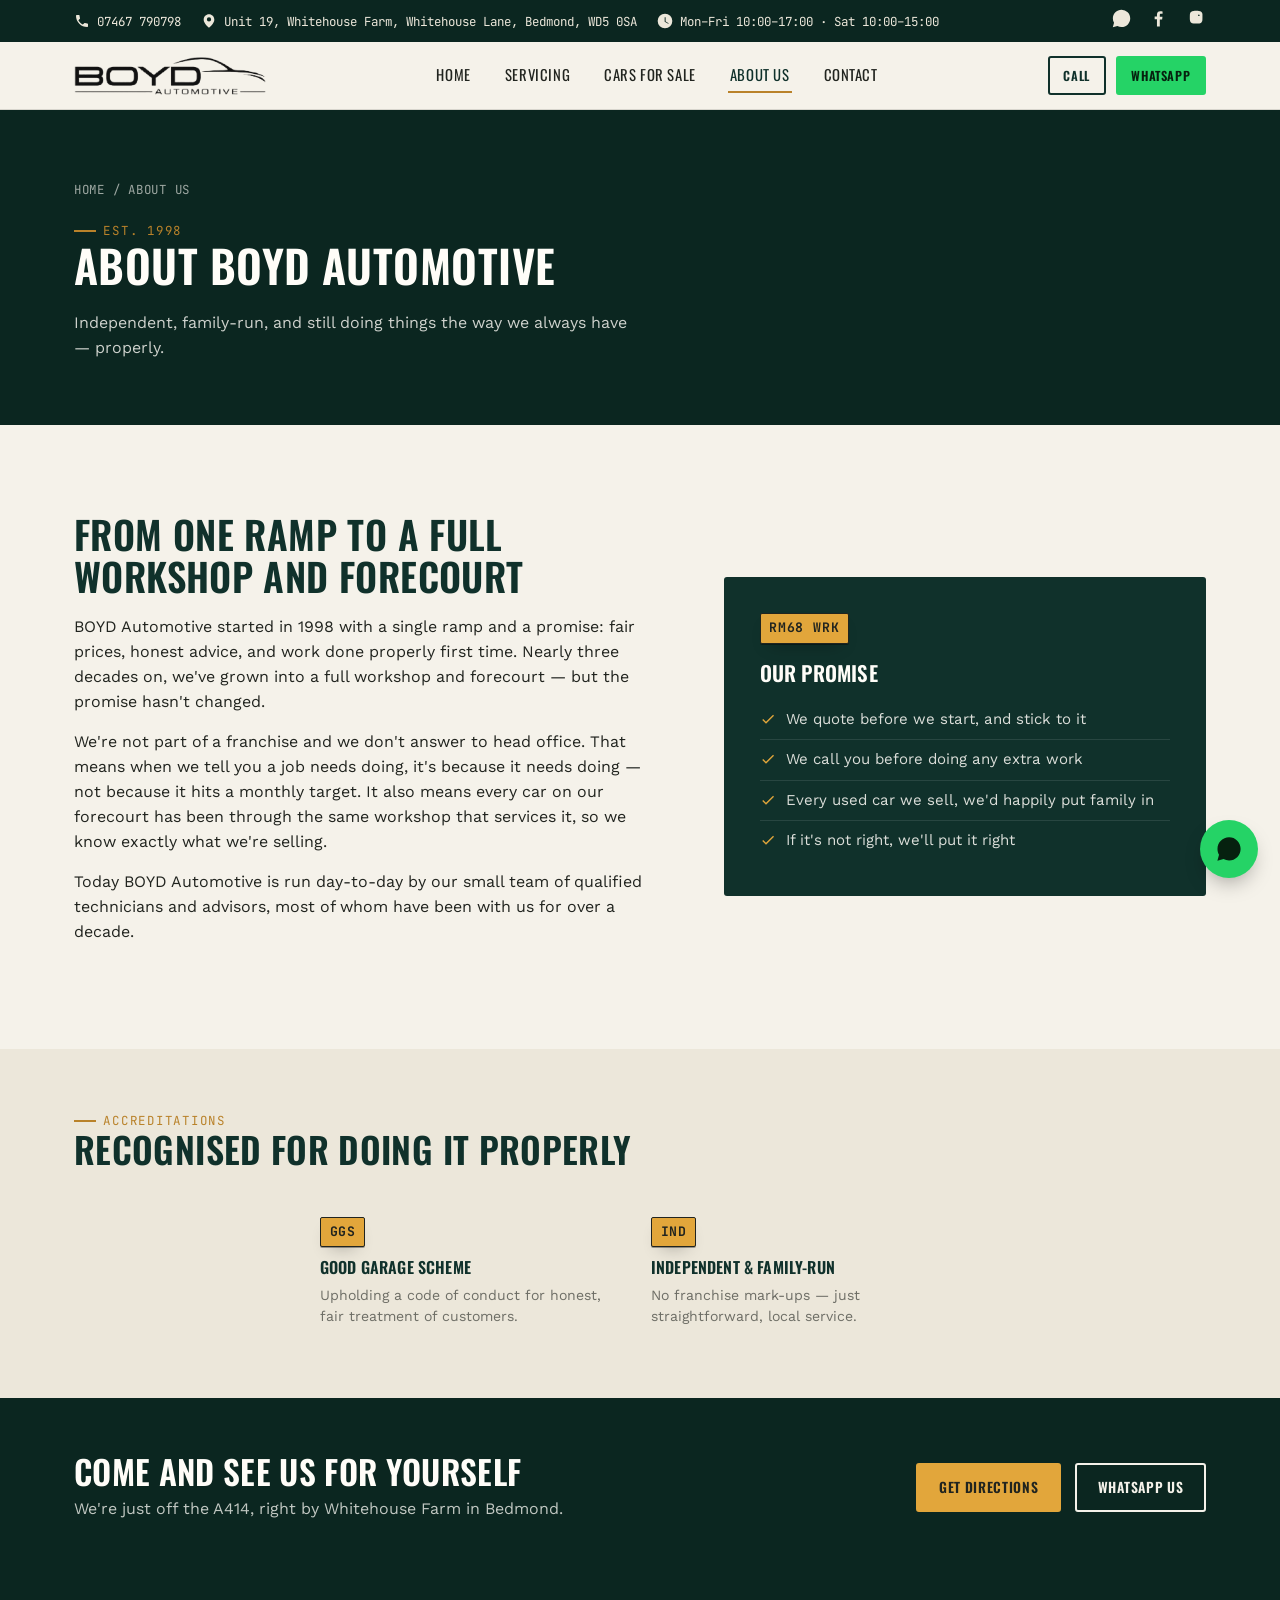
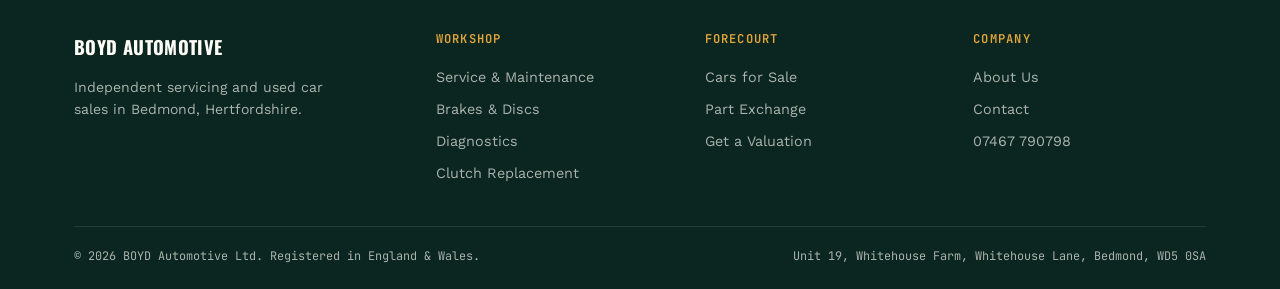
==== about.html @ 693ec728 "first version" ====
<!DOCTYPE html>
<html lang="en">
<head>
<meta charset="UTF-8">
<meta name="viewport" content="width=device-width, initial-scale=1.0">
<meta name="color-scheme" content="light only">
<title>About Us | BOYD Automotive</title>
<meta name="description" content="BOYD Automotive is an independent, family-run garage in Bedmond, Hertfordshire.">
<link rel="preconnect" href="https://fonts.googleapis.com">
<link href="https://fonts.googleapis.com/css2?family=Oswald:wght@500;600;700&family=Work+Sans:wght@400;500;600&family=JetBrains+Mono:wght@400;700&display=swap" rel="stylesheet">
<link rel="stylesheet" href="style.css?v=7">
</head>
<body>

<div class="site-topfix">
<div class="topbar">
  <div class="container">
    <div class="topbar-left">
      <a href="tel:07467790798"><svg class="topbar-icon" viewBox="0 0 24 24"><path d="M6.6 10.8c1.4 2.8 3.8 5.2 6.6 6.6l2.2-2.2c.3-.3.7-.4 1-.2 1.1.4 2.3.6 3.6.6.6 0 1 .4 1 1V20c0 .6-.4 1-1 1-9.4 0-17-7.6-17-17 0-.6.4-1 1-1h3.4c.6 0 1 .4 1 1 0 1.3.2 2.5.6 3.6.1.4 0 .8-.2 1L6.6 10.8Z"/></svg> 07467 790798</a>
      <span><svg class="topbar-icon" viewBox="0 0 24 24"><path d="M12 2C7.6 2 4 5.6 4 10c0 5.6 8 12 8 12s8-6.4 8-12c0-4.4-3.6-8-8-8Zm0 10.8A2.8 2.8 0 1 1 12 6.4a2.8 2.8 0 0 1 0 6.4Z"/></svg> Unit 19, Whitehouse Farm, Whitehouse Lane, Bedmond, WD5 0SA</span>
      <span><svg class="topbar-icon" viewBox="0 0 24 24"><path d="M12 1a11 11 0 1 0 0 22 11 11 0 0 0 0-22Zm.9 11.6 4.6 2.7-.6 1-5.4-3.2V6.5h1.4v6.1Z"/></svg>Mon–Fri 10:00–17:00 · Sat 10:00–15:00</span>
    </div>
    <div class="topbar-socials">
      <a href="https://wa.me/447467790798" aria-label="WhatsApp us"><svg viewBox="0 0 24 24"><path d="M12.04 2C6.58 2 2.13 6.45 2.13 11.91c0 1.75.46 3.45 1.33 4.95L2.05 22l5.28-1.38a9.9 9.9 0 0 0 4.71 1.2h.01c5.46 0 9.91-4.45 9.91-9.91 0-2.65-1.03-5.14-2.9-7.01A9.87 9.87 0 0 0 12.04 2Z"/></svg></a>
      <a href="https://www.facebook.com/profile.php?id=61589379505451" target="_blank" rel="noopener" aria-label="Facebook"><svg viewBox="0 0 24 24"><path d="M13.5 21v-7.9h2.65l.4-3.08h-3.05V8.13c0-.89.25-1.5 1.52-1.5h1.63V3.9C15.9 3.83 15 3.75 13.94 3.75c-2.2 0-3.7 1.34-3.7 3.8v2.12H7.6v3.08h2.64V21h3.26Z"/></svg></a>
      <a href="#" aria-label="Instagram"><svg viewBox="0 0 24 24"><path d="M12 8.3a3.7 3.7 0 1 0 0 7.4 3.7 3.7 0 0 0 0-7.4Zm0 6.1a2.4 2.4 0 1 1 0-4.8 2.4 2.4 0 0 1 0 4.8Zm4.7-6.25a.87.87 0 1 1-1.73 0 .87.87 0 0 1 1.73 0ZM20 7.5c-.06-1.16-.32-2.19-1.16-3.03-.84-.84-1.87-1.1-3.03-1.16-1.19-.07-4.76-.07-5.95 0-1.16.06-2.18.32-3.03 1.16C5.9 5.31 5.64 6.34 5.58 7.5c-.07 1.19-.07 4.76 0 5.95.06 1.16.32 2.19 1.16 3.03.85.84 1.87 1.1 3.03 1.16 1.19.07 4.76.07 5.95 0 1.16-.06 2.19-.32 3.03-1.16.84-.84 1.1-1.87 1.16-3.03.07-1.19.07-4.75 0-5.95Z"/></svg></a>
    </div>
  </div>
</div>

<header class="site-header">
  <nav class="nav container">
    <a href="index.html" class="brand">
      <img src="boyd-logo.png" alt="BOYD Automotive" class="brand-logo">
    </a>
    <input type="checkbox" id="nav-toggle" class="nav-toggle">
    <label for="nav-toggle" class="nav-toggle-label" aria-label="Toggle menu"><span></span></label>
    <ul class="nav-links">
      <li><a href="index.html">Home</a></li>
      <li><a href="services.html">Servicing</a></li>
      <li><a href="sales.html">Cars for Sale</a></li>
      <li><a href="about.html" aria-current="page">About Us</a></li>
      <li><a href="contact.html">Contact</a></li>
    </ul>
    <div class="nav-cta">
      <a class="btn btn-outline btn-sm" href="tel:07467790798">Call</a>
      <a class="btn btn-whatsapp btn-sm" href="https://wa.me/447467790798" target="_blank" rel="noopener">WhatsApp</a>
    </div>
  </nav>
</header>
</div>

<section class="page-hero">
  <div class="container">
    <div class="breadcrumb"><a href="index.html">Home</a> / About Us</div>
    <span class="kicker">Est. 1998</span>
    <h1>About BOYD Automotive</h1>
    <p style="max-width:560px;color:rgba(255,253,248,.8);">Independent, family-run, and still doing things the way we always have — properly.</p>
  </div>
</section>

<section>
  <div class="container intro">
    <div>
      <h2>From one ramp to a full workshop and forecourt</h2>
      <p>BOYD Automotive started in 1998 with a single ramp and a promise: fair prices, honest advice, and work done properly first time. Nearly three decades on, we've grown into a full workshop and forecourt — but the promise hasn't changed.</p>
      <p>We're not part of a franchise and we don't answer to head office. That means when we tell you a job needs doing, it's because it needs doing — not because it hits a monthly target. It also means every car on our forecourt has been through the same workshop that services it, so we know exactly what we're selling.</p>
      <p>Today BOYD Automotive is run day-to-day by our small team of qualified technicians and advisors, most of whom have been with us for over a decade.</p>
    </div>
    <div class="intro-card">
      <span class="plate">RM68 WRK</span>
      <h3>Our promise</h3>
      <ul>
        <li><svg viewBox="0 0 24 24"><path d="M9 16.2 4.8 12l-1.4 1.4L9 19 21 7l-1.4-1.4L9 16.2Z"/></svg> We quote before we start, and stick to it</li>
        <li><svg viewBox="0 0 24 24"><path d="M9 16.2 4.8 12l-1.4 1.4L9 19 21 7l-1.4-1.4L9 16.2Z"/></svg> We call you before doing any extra work</li>
        <li><svg viewBox="0 0 24 24"><path d="M9 16.2 4.8 12l-1.4 1.4L9 19 21 7l-1.4-1.4L9 16.2Z"/></svg> Every used car we sell, we'd happily put family in</li>
        <li><svg viewBox="0 0 24 24"><path d="M9 16.2 4.8 12l-1.4 1.4L9 19 21 7l-1.4-1.4L9 16.2Z"/></svg> If it's not right, we'll put it right</li>
      </ul>
    </div>
  </div>
</section>

<section class="section-tight" style="background:var(--paper-dim);">
  <div class="container">
    <div class="section-head">
      <span class="kicker">Accreditations</span>
      <h2>Recognised for doing it properly</h2>
    </div>
    <div class="value-list">
      <div class="value">
        <span class="plate">GGS</span>
        <h3>Good Garage Scheme</h3>
        <p>Upholding a code of conduct for honest, fair treatment of customers.</p>
      </div>
      <div class="value">
        <span class="plate">IND</span>
        <h3>Independent &amp; Family-Run</h3>
        <p>No franchise mark-ups — just straightforward, local service.</p>
      </div>
    </div>
  </div>
</section>

<section class="section-tight band-dark">
  <div class="container cta-band">
    <div>
      <h2>Come and see us for yourself</h2>
      <p>We're just off the A414, right by Whitehouse Farm in Bedmond.</p>
    </div>
    <div class="cta-actions">
      <a href="contact.html" class="btn btn-amber">Get Directions</a>
      <a href="https://wa.me/447467790798" target="_blank" rel="noopener" class="btn btn-outline-light">WhatsApp Us</a>
    </div>
  </div>
</section>

<footer class="site-footer">
  <div class="container">
    <div class="footer-grid">
      <div class="footer-brand">
        <span class="brand-name">BOYD Automotive</span>
        <p>Independent servicing and used car sales in Bedmond, Hertfordshire.</p>
      </div>
      <div class="footer-col">
        <h4>Workshop</h4>
        <ul>
          <li><a href="services.html">Service &amp; Maintenance</a></li>
          <li><a href="services.html">Brakes &amp; Discs</a></li>
          <li><a href="services.html">Diagnostics</a></li>
          <li><a href="services.html">Clutch Replacement</a></li>
        </ul>
      </div>
      <div class="footer-col">
        <h4>Forecourt</h4>
        <ul>
          <li><a href="sales.html">Cars for Sale</a></li>
          <li><a href="sales.html">Part Exchange</a></li>
          <li><a href="sales.html">Get a Valuation</a></li>
        </ul>
      </div>
      <div class="footer-col">
        <h4>Company</h4>
        <ul>
          <li><a href="about.html">About Us</a></li>
          <li><a href="contact.html">Contact</a></li>
          <li><a href="tel:07467790798">07467 790798</a></li>
        </ul>
      </div>
    </div>
    <div class="footer-bottom">
      <span>© 2026 BOYD Automotive Ltd. Registered in England &amp; Wales.</span>
      <span>Unit 19, Whitehouse Farm, Whitehouse Lane, Bedmond, WD5 0SA</span>
    </div>
  </div>
</footer>

<a href="https://wa.me/447467790798" target="_blank" rel="noopener" class="wa-float" aria-label="Chat on WhatsApp">
  <svg viewBox="0 0 24 24"><path d="M12.04 2C6.58 2 2.13 6.45 2.13 11.91c0 1.75.46 3.45 1.33 4.95L2.05 22l5.28-1.38a9.9 9.9 0 0 0 4.71 1.2h.01c5.46 0 9.91-4.45 9.91-9.91 0-2.65-1.03-5.14-2.9-7.01A9.87 9.87 0 0 0 12.04 2Z"/></svg>
</a>

</body>
</html>
---- style.css ----
/* ============================================================
   RIDGEWAY MOTOR WORKS — shared stylesheet
   Tokens: racing green / paper / graphite / amber / rust
   Display: Oswald · Body: Work Sans · Utility: JetBrains Mono
   ============================================================ */

:root{
  color-scheme: light;
  --green-950: #0b2620;
  --green-900: #10312b;
  --green-800: #163f37;
  --green-700: #1f5148;
  --paper:     #f5f2ea;
  --paper-dim: #ece7da;
  --graphite:  #21241f;
  --graphite-60: rgba(33,36,31,.62);
  --graphite-30: rgba(33,36,31,.14);
  --amber:     #e2a63b;
  --amber-dark:#b9822a;
  --rust:      #b6432c;
  --chrome:    #cdc6b4;
  --white:     #fffdf8;

  --radius: 3px;
  --shadow-plate: 0 1px 0 rgba(0,0,0,.35), 0 8px 18px -10px rgba(0,0,0,.45);
  --ease: cubic-bezier(.22,.61,.36,1);

  --font-display: "Oswald", "Arial Narrow", sans-serif;
  --font-body: "Work Sans", "Segoe UI", sans-serif;
  --font-mono: "JetBrains Mono", "Courier New", monospace;
}

*, *::before, *::after{ box-sizing: border-box; }
html{ scroll-behavior: smooth; overflow-x: hidden; }
body{
  margin:0;
  font-family: var(--font-body);
  background: var(--paper);
  color: var(--graphite);
  line-height: 1.55;
  -webkit-font-smoothing: antialiased;
  overflow-x: hidden;
  max-width: 100vw;
}
img{ max-width:100%; display:block; }
a{ color: inherit; text-decoration: none; }
ul{ margin:0; padding:0; list-style:none; }
h1,h2,h3,h4{
  font-family: var(--font-display);
  text-transform: uppercase;
  letter-spacing: .01em;
  line-height: 1.08;
  margin: 0 0 .5em;
  font-weight: 600;
}
p{ margin: 0 0 1em; }
.container{
  width: 100%;
  max-width: 1180px;
  margin-inline: auto;
  padding-inline: 24px;
}
section{ padding: 88px 0; }
.section-tight{ padding: 56px 0; }

/* focus visibility */
a:focus-visible, button:focus-visible, input:focus-visible, textarea:focus-visible{
  outline: 3px solid var(--amber);
  outline-offset: 2px;
}
@media (prefers-reduced-motion: reduce){
  *{ animation-duration: .001ms !important; animation-iteration-count: 1 !important; transition-duration: .001ms !important; scroll-behavior:auto !important; }
}

/* ---------- eyebrow / kicker ---------- */
.kicker{
  display:inline-flex;
  align-items:center;
  gap:.6em;
  font-family: var(--font-mono);
  font-size: .78rem;
  letter-spacing: .14em;
  text-transform: uppercase;
  color: var(--amber-dark);
}
.kicker::before{
  content:"";
  width: 22px; height: 2px;
  background: var(--amber-dark);
  display:inline-block;
}
.on-dark .kicker{ color: var(--amber); }
.on-dark .kicker::before{ background: var(--amber); }

/* ---------- number-plate badge (signature component) ---------- */
.plate{
  display:inline-flex;
  align-items:center;
  gap:.5em;
  font-family: var(--font-mono);
  font-weight: 700;
  font-size: .82rem;
  letter-spacing:.06em;
  background: var(--amber);
  color: var(--graphite);
  border: 1.5px solid var(--graphite);
  border-radius: 2px;
  padding: .3em .65em;
  box-shadow: var(--shadow-plate);
  white-space: nowrap;
}
.plate.plate-rust{ background: var(--paper); color: var(--rust); border-color: var(--rust); }

/* ============================================================
   TOP BAR
   ============================================================ */
.topbar{
  background: var(--green-950);
  color: var(--paper-dim);
  font-family: var(--font-mono);
  font-size: .78rem;
}
.topbar .container{
  display:flex;
  justify-content: space-between;
  align-items:center;
  gap: 16px;
  padding-block: 8px;
  flex-wrap: wrap;
}
.topbar-left{ display:flex; gap: 20px; flex-wrap: wrap; }
.topbar a{ transition: color .15s var(--ease); }
.topbar a:hover{ color: var(--amber); }
.topbar-socials{ display:flex; gap:16px; align-items:center; }
.topbar-socials svg{ width:21px; height:21px; fill: var(--paper-dim); transition: fill .15s var(--ease); }
.topbar-socials a:hover svg{ fill: var(--amber); }
.topbar-icon{ width:16px; height:16px; fill:var(--paper-dim); flex:none; }
.topbar-left a{ display:inline-flex; align-items:center; gap:7px; }
.topbar-left span{ display:inline-flex; align-items:center; gap:7px; }

/* ============================================================
   HEADER / NAV
   ============================================================ */
.site-topfix{
  position: sticky;
  top: 0;
  z-index: 50;
}
.site-header{
  background: var(--paper);
  border-bottom: 1px solid var(--graphite-30);
}
.nav{
  display:flex;
  align-items:center;
  justify-content: space-between;
  padding-block: 14px;
}
.brand{
  display:flex;
  align-items:center;
  gap:14px;
}
.brand-logo{
  height:38px;
  width:auto;
  display:block;
  flex:none;
}
.brand-mark{
  width:44px; height:44px;
  border-radius: 2px;
  background: var(--green-900);
  color: var(--amber);
  display:flex; align-items:center; justify-content:center;
  font-family: var(--font-display);
  font-weight:700;
  font-size:1.1rem;
  flex: none;
}
.brand-text{ line-height:1.1; }
.brand-name{
  font-family: var(--font-display);
  font-weight:700;
  font-size: 1.15rem;
  text-transform: uppercase;
  letter-spacing: .02em;
}
.brand-sub{
  font-family: var(--font-mono);
  font-size: .68rem;
  letter-spacing:.1em;
  text-transform: uppercase;
  color: var(--graphite-60);
  padding-left:14px;
  border-left: 1px solid var(--graphite-30);
}
.nav-links{
  display:flex;
  gap: 30px;
  align-items:center;
}
.nav-links a{
  font-family: var(--font-display);
  font-size: .92rem;
  text-transform: uppercase;
  letter-spacing: .04em;
  padding: 6px 2px;
  border-bottom: 2px solid transparent;
  transition: border-color .15s var(--ease), color .15s var(--ease);
}
.nav-links a:hover, .nav-links a[aria-current="page"]{
  border-color: var(--amber-dark);
  color: var(--green-900);
}
.nav-cta{ display:flex; gap:10px; align-items:center; }

.nav-toggle{ display:none; }
.nav-toggle-label{
  display:none;
  flex-direction:column;
  align-items:center; justify-content:center;
  gap:6px;
  cursor:pointer;
  width:40px; height:40px;
  flex: none;
}
.nav-toggle-label span, .nav-toggle-label::before, .nav-toggle-label::after{
  content:""; display:block; width:24px; height:2px; background: var(--graphite);
  transition: transform .2s var(--ease), opacity .2s var(--ease);
}
.nav-toggle:checked ~ .nav-toggle-label::before{ transform: translateY(8px) rotate(45deg); }
.nav-toggle:checked ~ .nav-toggle-label span{ opacity:0; }
.nav-toggle:checked ~ .nav-toggle-label::after{ transform: translateY(-8px) rotate(-45deg); }

/* ---------- buttons ---------- */
.btn{
  display:inline-flex;
  align-items:center;
  justify-content:center;
  gap:.5em;
  font-family: var(--font-display);
  text-transform: uppercase;
  letter-spacing: .05em;
  font-size: .86rem;
  font-weight: 600;
  padding: .85em 1.5em;
  border-radius: var(--radius);
  border: 2px solid transparent;
  cursor:pointer;
  transition: transform .15s var(--ease), background .15s var(--ease), color .15s var(--ease), border-color .15s var(--ease);
}
.btn:hover{ transform: translateY(-2px); }
.btn-amber{ background: var(--amber); color: var(--graphite); border-color: var(--amber); }
.btn-amber:hover{ background: var(--amber-dark); border-color: var(--amber-dark); }
.btn-outline{ background: transparent; color: var(--green-900); border-color: var(--green-900); }
.btn-outline:hover{ background: var(--green-900); color: var(--paper); }
.btn-outline-light{ background: transparent; color: var(--paper); border-color: var(--paper); }
.btn-outline-light:hover{ background: var(--paper); color: var(--green-900); }
.btn-whatsapp{ background: #25D366; color: #06210f; border-color:#25D366; }
.btn-whatsapp:hover{ background:#1ebc59; border-color:#1ebc59; }
.btn-sm{ padding:.6em 1.1em; font-size: .78rem; }
.btn-block{ width:100%; }

/* ============================================================
   HERO — twin garage-bay doors split
   ============================================================ */
.hero{
  position: relative;
  background: var(--green-950);
  color: var(--paper);
  overflow:hidden;
}
.hero-grid{
  position: relative;
  display:grid;
  grid-template-columns: 1fr 1fr;
  min-height: 560px;
}
.bay{
  position:relative;
  display:flex;
  flex-direction:column;
  align-items:center;
  justify-content:center;
  text-align:center;
  padding: 48px;
  overflow:hidden;
  transition: flex-grow .35s var(--ease), filter .35s var(--ease);
}
.bay:hover{ flex-grow: 1.06; filter: brightness(1.1); }
.bay::before{
  content:"";
  position:absolute; inset:0;
  background-image:
    repeating-linear-gradient(90deg, rgba(255,255,255,.05) 0 2px, transparent 2px 46px);
  opacity:.5;
}
.bay-service{
  background-image:
    linear-gradient(160deg, rgba(11,38,32,.88), rgba(11,38,32,.94) 70%),
    url("https://images.unsplash.com/photo-1596986952526-3be237187071?q=80&w=1600&auto=format&fit=crop");
  background-size: cover;
  background-position: center;
}
.bay-sales{
  background-image:
    linear-gradient(160deg, rgba(38,34,24,.88), rgba(11,38,32,.94) 70%),
    url("https://images.unsplash.com/photo-1636241166300-b801e6ddc0f4?q=80&w=1600&auto=format&fit=crop");
  background-size: cover;
  background-position: center;
}
.bay-content{ position:relative; z-index:2; max-width: 420px; margin-inline:auto; text-align:center; display:flex; flex-direction:column; align-items:center; }
.bay-label{
  font-family: var(--font-mono);
  font-size: .78rem;
  letter-spacing:.16em;
  text-transform: uppercase;
  color: var(--amber);
  margin-bottom: 14px;
  display:block;
  width:100%;
  text-align:center;
}
.bay h2{
  font-size: clamp(1.9rem, 3.4vw, 2.6rem);
  color: var(--white);
  margin-bottom: .35em;
}
.bay p{ color: rgba(255,253,248,.8); margin-bottom: 1.4em; }
.bay-divider{
  position:absolute;
  left:50%; top:0; bottom:0;
  width: 6px;
  transform: translateX(-50%);
  background: repeating-linear-gradient(180deg, var(--amber) 0 22px, var(--graphite) 22px 26px);
  z-index: 3;
}
.hero-strap{
  background: var(--green-900);
  padding: 32px 0;
  border-top: 1px solid rgba(255,255,255,.08);
}
.hero-strap .container{
  display:flex; flex-direction:column; align-items:center;
  gap:20px; text-align:center;
}
.btn-lg{ padding: 1.05em 2.3em; font-size: .95rem; }
.strap-meta{ display:flex; justify-content:center; flex-wrap:wrap; gap:28px; }
.strap-item{
  display:flex; align-items:center; gap:10px;
  font-family: var(--font-mono);
  font-size: .82rem;
  color: var(--paper-dim);
}
.strap-item svg{ width:18px; height:18px; fill: var(--amber); flex:none; }

/* ============================================================
   INTRO / ABOUT TEASER
   ============================================================ */
.intro{
  display:grid;
  grid-template-columns: 1.1fr .9fr;
  gap: 60px;
  align-items:center;
}
.intro h1, .intro h2{ font-size: clamp(1.8rem, 3vw, 2.4rem); color: var(--green-900); }
.intro-stats{
  display:grid;
  grid-template-columns: repeat(3, 1fr);
  gap: 16px;
  margin-top: 28px;
}
.stat{
  border-left: 3px solid var(--amber-dark);
  padding-left: 14px;
}
.stat b{
  display:block;
  font-family: var(--font-display);
  font-size: 1.7rem;
  color: var(--green-900);
}
.stat span{
  font-family: var(--font-mono);
  font-size: .74rem;
  text-transform: uppercase;
  letter-spacing: .06em;
  color: var(--graphite-60);
}
.intro-card{
  background: var(--green-900);
  color: var(--paper);
  padding: 36px;
  border-radius: var(--radius);
  position:relative;
}
.intro-card .plate{ margin-bottom: 18px; }
.intro-card h3{ color: var(--white); font-size:1.3rem; }
.intro-card ul{ margin-top: 16px; }
.intro-card li{
  display:flex; gap:10px; align-items:flex-start;
  font-size:.94rem; color: rgba(255,253,248,.85);
  padding: 8px 0;
  border-top: 1px solid rgba(255,255,255,.1);
}
.intro-card li:first-child{ border-top:none; }
.intro-card li svg{ width:16px; height:16px; fill:var(--amber); margin-top:3px; flex:none; }

/* ============================================================
   SECTION HEADS
   ============================================================ */
.section-head{
  max-width: 640px;
  margin-bottom: 48px;
}
.section-head h2{ font-size: clamp(1.7rem, 2.8vw, 2.3rem); color: var(--green-900); }
.section-head p{ color: var(--graphite-60); }
.section-head.center{ margin-inline:auto; text-align:center; }
.on-dark .section-head h2{ color: var(--white); }
.on-dark .section-head p{ color: rgba(255,253,248,.72); }

/* ============================================================
   SERVICE CARDS
   ============================================================ */
.grid-3{ display:grid; grid-template-columns: repeat(3, 1fr); gap: 26px; }
.grid-2{ display:grid; grid-template-columns: repeat(2, 1fr); gap: 26px; }

.card{
  background: var(--white);
  border: 1px solid var(--graphite-30);
  border-radius: var(--radius);
  padding: 28px;
  transition: transform .18s var(--ease), box-shadow .18s var(--ease), border-color .18s var(--ease);
}
.card:hover{
  transform: translateY(-4px);
  box-shadow: 0 16px 30px -18px rgba(11,38,32,.35);
  border-color: var(--green-800);
}
.card-icon{
  width:46px; height:46px;
  background: var(--paper-dim);
  border-radius: var(--radius);
  display:flex; align-items:center; justify-content:center;
  margin-bottom: 18px;
}
.card-icon svg{ width:24px; height:24px; fill: var(--green-900); }
.card h3{ font-size: 1.05rem; color: var(--green-900); margin-bottom:.4em; }
.card p{ color: var(--graphite-60); font-size: .92rem; margin-bottom: .8em; }
.card-foot{
  display:flex; justify-content: space-between; align-items:center;
  margin-top: 10px;
}
.card-link{
  font-family: var(--font-mono);
  font-size:.78rem;
  text-transform: uppercase;
  letter-spacing:.06em;
  color: var(--green-900);
  border-bottom: 1px solid var(--amber-dark);
}

/* services (full list, detail page) */
.service-row{
  display:grid;
  grid-template-columns: 60px 1fr auto;
  gap: 24px;
  align-items:center;
  padding: 22px 0;
  border-top: 1px solid var(--graphite-30);
}
.service-row:last-child{ border-bottom: 1px solid var(--graphite-30); }
.service-row .idx{
  font-family: var(--font-mono);
  color: var(--amber-dark);
  font-weight:700;
}
.service-row h3{ font-size: 1.05rem; color: var(--green-900); margin-bottom:.2em; }
.service-row p{ margin:0; color: var(--graphite-60); font-size:.92rem; }

/* ============================================================
   SALES / MARKETPLACE
   ============================================================ */
.market-card{
  background: var(--white);
  border: 1px solid var(--graphite-30);
  border-radius: var(--radius);
  padding: 30px;
  text-align:center;
  transition: transform .18s var(--ease), box-shadow .18s var(--ease);
}
.market-card:hover{ transform: translateY(-4px); box-shadow: 0 16px 30px -18px rgba(11,38,32,.35); }
.market-card .plate{ margin-bottom: 16px; }
.market-card h3{ font-size:1.1rem; color: var(--green-900); }
.market-card p{ color: var(--graphite-60); font-size:.9rem; }

.stock-strip{
  background: var(--paper-dim);
  border-radius: var(--radius);
  padding: 30px;
  display:flex;
  justify-content:space-between;
  align-items:center;
  gap: 24px;
  flex-wrap:wrap;
}
.stock-strip h3{ color: var(--green-900); margin-bottom:.2em; }
.stock-strip p{ margin:0; color: var(--graphite-60); }

/* ============================================================
   GOOGLE RATING BADGE
   ============================================================ */
.google-badge{
  display:inline-flex;
  align-items:center;
  gap:16px;
  background: var(--white);
  border: 1px solid var(--graphite-30);
  border-radius: var(--radius);
  padding: 16px 22px;
  flex-wrap: wrap;
}
.google-badge .g-icon{ width:30px; height:30px; flex:none; }
.google-badge .g-score{
  font-family: var(--font-display);
  font-size: 1.6rem;
  font-weight:700;
  color: var(--green-900);
  line-height:1;
}
.google-badge .g-mid{ display:flex; flex-direction:column; gap:2px; }
.google-badge .g-stars{ color: var(--amber-dark); letter-spacing:.12em; font-size:.95rem; }
.google-badge .g-count{
  font-family: var(--font-mono);
  font-size: .74rem;
  color: var(--graphite-60);
  text-transform:uppercase;
  letter-spacing:.04em;
}
.google-badge .g-link{
  font-family: var(--font-mono);
  font-size:.76rem;
  text-transform:uppercase;
  letter-spacing:.05em;
  color: var(--green-900);
  border-bottom:1px solid var(--amber-dark);
  margin-left:8px;
  white-space:nowrap;
}
.review-tag{
  display:inline-flex;
  align-items:center;
  gap:6px;
  font-family: var(--font-mono);
  font-size:.7rem;
  text-transform:uppercase;
  letter-spacing:.04em;
  color: var(--graphite-60);
  margin-bottom: 12px;
}
.review-tag svg{ width:14px; height:14px; flex:none; }

/* ============================================================
   TESTIMONIALS
   ============================================================ */
.testimonial{
  background: var(--white);
  border-left: 4px solid var(--amber);
  padding: 26px 28px;
  border-radius: var(--radius);
}
.testimonial p{ font-style: italic; color: var(--graphite); margin-bottom: 14px; }
.testimonial .who{
  font-family: var(--font-mono);
  font-size:.78rem;
  text-transform: uppercase;
  letter-spacing:.05em;
  color: var(--graphite-60);
  font-style:normal;
}
.stars{ color: var(--amber-dark); letter-spacing:.15em; margin-bottom:10px; display:block; }

/* ============================================================
   DARK BAND (CTA / booking)
   ============================================================ */
.band-dark{ background: var(--green-950); color: var(--paper); }
.cta-band{
  display:flex;
  justify-content: space-between;
  align-items:center;
  flex-wrap:wrap;
  gap: 24px;
}
.cta-band h2{ color: var(--white); font-size: clamp(1.6rem,2.6vw,2.1rem); margin:0; }
.cta-band p{ color: rgba(255,253,248,.75); margin: .4em 0 0; }
.cta-actions{ display:flex; gap: 14px; flex-wrap:wrap; }

/* ============================================================
   MAP / HOURS / CONTACT STRIP
   ============================================================ */
.find-us{
  display:grid;
  grid-template-columns: 1.1fr .9fr;
  gap: 0;
  border: 1px solid var(--graphite-30);
  border-radius: var(--radius);
  overflow:hidden;
}
.find-map{ position:relative; }
.find-map iframe{ width:100%; height:100%; min-height: 380px; border:0; display:block; filter: grayscale(.15) contrast(1.05); pointer-events:none; }
.find-map-link{
  position:absolute; inset:0;
  display:flex; align-items:flex-end; justify-content:flex-end;
  padding:16px;
  background: rgba(11,38,32,0);
  transition: background .2s var(--ease);
}
.find-map-link:hover{ background: rgba(11,38,32,.18); }
.find-map-link span{
  font-family: var(--font-mono);
  font-size:.76rem;
  text-transform:uppercase;
  letter-spacing:.04em;
  background: var(--amber);
  color: var(--graphite);
  padding:.55em 1em;
  border-radius: var(--radius);
  box-shadow: var(--shadow-plate);
}
.find-info{ background: var(--white); padding: 40px; }
.find-info h3{ color: var(--green-900); font-size:1.2rem; }
.hours-table{ width:100%; border-collapse: collapse; margin: 18px 0 24px; font-family: var(--font-mono); font-size:.86rem; }
.hours-table td{ padding: 7px 0; border-top: 1px solid var(--graphite-30); }
.hours-table td:last-child{ text-align:right; color: var(--graphite-60); }
.hours-table tr:first-child td{ border-top:none; }
.find-address{ display:flex; gap:12px; margin-bottom: 20px; }
.find-address svg{ width:20px; height:20px; fill: var(--amber-dark); flex:none; margin-top:3px; }
.find-socials{ display:flex; gap: 14px; margin-top: 20px; }
.find-socials a{
  width:46px; height:46px;
  border: 1.5px solid var(--green-900);
  border-radius: 50%;
  display:flex; align-items:center; justify-content:center;
  transition: background .15s var(--ease), border-color .15s var(--ease);
}
.find-socials a svg{ width:24px; height:24px; fill: var(--green-900); transition: fill .15s var(--ease); }
.find-socials a:hover{ background: var(--green-900); }
.find-socials a:hover svg{ fill: var(--paper); }

/* ============================================================
   FOOTER
   ============================================================ */
.site-footer{
  background: var(--green-950);
  color: rgba(255,253,248,.65);
  padding: 56px 0 24px;
}
.footer-grid{
  display:grid;
  grid-template-columns: 1.4fr 1fr 1fr 1fr;
  gap: 36px;
  padding-bottom: 36px;
  border-bottom: 1px solid rgba(255,255,255,.1);
}
.footer-brand .brand-name{ color: var(--white); }
.footer-brand p{ font-size:.88rem; margin-top: 14px; max-width: 280px; }
.footer-col h4{
  font-family: var(--font-mono);
  font-size:.76rem;
  letter-spacing:.1em;
  color: var(--amber);
  text-transform: uppercase;
  margin-bottom: 14px;
}
.footer-col li{ padding: 5px 0; font-size:.9rem; }
.footer-col a:hover{ color: var(--amber); }
.footer-bottom{
  display:flex; justify-content:space-between; flex-wrap:wrap; gap:10px;
  padding-top: 20px;
  font-family: var(--font-mono);
  font-size:.74rem;
}

/* ============================================================
   PAGE HEADER (interior pages)
   ============================================================ */
.page-hero{
  background: var(--green-950);
  color: var(--paper);
  padding: 70px 0 48px;
}
.page-hero h1{ font-size: clamp(2rem, 4vw, 2.8rem); color: var(--white); }
.breadcrumb{
  font-family: var(--font-mono);
  font-size:.78rem;
  color: rgba(255,253,248,.6);
  margin-bottom: 16px;
  text-transform: uppercase;
  letter-spacing:.06em;
}
.breadcrumb a:hover{ color: var(--amber); }

/* about page bits */
.value-list{ display:grid; grid-template-columns: repeat(2,1fr); gap: 22px; max-width:640px; margin-inline:auto; }
.value{ text-align:left; }
.value .plate{ margin-bottom: 12px; }
.value h3{ font-size: 1rem; color: var(--green-900); }
.value p{ font-size:.88rem; color: var(--graphite-60); }

.team-strip{ display:flex; gap:20px; overflow-x:auto; padding-bottom: 10px; }
.team-card{ flex: 0 0 220px; background: var(--white); border:1px solid var(--graphite-30); border-radius: var(--radius); padding: 20px; }
.team-photo{ width:100%; aspect-ratio: 4/3; border-radius: var(--radius); background: linear-gradient(150deg,var(--green-800),var(--green-950)); margin-bottom:14px; display:flex; align-items:center; justify-content:center; }
.team-photo svg{ width:38px; height:38px; fill: var(--amber); }
.team-card h4{ font-family:var(--font-display); text-transform:uppercase; font-size:.95rem; color:var(--green-900); margin:0 0 2px; }
.team-card span{ font-family: var(--font-mono); font-size:.72rem; color: var(--graphite-60); text-transform:uppercase; letter-spacing:.05em; }

/* contact page */
.contact-grid{ display:grid; grid-template-columns: .9fr 1.1fr; gap: 46px; }
.form-field{ margin-bottom: 20px; }
.form-field label{
  display:block; margin-bottom:6px;
  font-family: var(--font-mono);
  font-size:.76rem; text-transform:uppercase; letter-spacing:.06em;
  color: var(--graphite-60);
}
.form-field input, .form-field select, .form-field textarea{
  width:100%;
  font-family: var(--font-body);
  font-size: .96rem;
  padding: 12px 14px;
  border: 1.5px solid var(--graphite-30);
  border-radius: var(--radius);
  background: var(--white);
  color: var(--graphite);
}
.form-field input:focus, .form-field select:focus, .form-field textarea:focus{
  border-color: var(--green-800);
  outline: none;
}
.form-row{ display:grid; grid-template-columns: 1fr 1fr; gap:18px; }
.form-note{ font-size:.82rem; color: var(--graphite-60); margin-top: 10px; }

/* whatsapp floating button */
.wa-float{
  position: fixed;
  right: 22px; bottom: 22px;
  z-index: 60;
  background:#25D366;
  color:#06210f;
  width:58px; height:58px;
  border-radius:50%;
  display:flex; align-items:center; justify-content:center;
  box-shadow: 0 10px 22px -8px rgba(0,0,0,.4);
  transition: transform .2s var(--ease);
}
.wa-float:hover{ transform: scale(1.08); }
.wa-float svg{ width:28px; height:28px; fill:#06210f; }

/* ============================================================
   TRUST BAR (services — formal, certificate feel)
   ============================================================ */
.trust-bar{
  display:flex;
  gap: 30px;
  flex-wrap:wrap;
  align-items:center;
  padding: 22px 28px;
  border: 1px solid var(--graphite-30);
  border-left: 4px solid var(--green-900);
  background: var(--white);
  margin-bottom: 48px;
}
.trust-item{ display:flex; align-items:center; gap:10px; }
.trust-item svg{ width:20px; height:20px; fill: var(--green-900); flex:none; }
.trust-item span{
  font-family: var(--font-mono);
  font-size: .78rem;
  letter-spacing:.03em;
  color: var(--graphite);
}

/* stricter, quieter service rows (no lift, subtle left-border on hover) */
.service-row{ transition: border-color .15s var(--ease), background-color .15s var(--ease); }
.service-row:hover{ background: var(--paper-dim); }

/* ============================================================
   SOLO MARKETPLACE CARD (eBay only)
   ============================================================ */
.market-card-solo{
  max-width: 480px;
  margin-inline: auto;
  background: var(--white);
  border: 1px solid var(--graphite-30);
  border-radius: var(--radius);
  padding: 44px;
  text-align:center;
}
.market-card-solo .plate{ margin-bottom: 18px; }
.market-card-solo h3{ font-size:1.3rem; color: var(--green-900); }
.market-card-solo p{ color: var(--graphite-60); }

/* ============================================================
   WHATSAPP-ONLY CONTACT BLOCK
   ============================================================ */
.wa-contact{
  max-width: 560px;
  margin-inline:auto;
  text-align:center;
  background: var(--white);
  border: 1px solid var(--graphite-30);
  border-radius: var(--radius);
  padding: 52px 44px;
}
.wa-contact .wa-icon{
  width:64px; height:64px;
  border-radius:50%;
  background:#25D366;
  display:flex; align-items:center; justify-content:center;
  margin: 0 auto 22px;
}
.wa-contact .wa-icon svg{ width:32px; height:32px; fill:#06210f; }
.email-buttons{ display:flex; gap:12px; flex-wrap:wrap; justify-content:center; margin-top:12px; }
.wa-contact h2{ color: var(--green-900); font-size: 1.6rem; }
.wa-contact p{ color: var(--graphite-60); max-width: 420px; margin-inline:auto; }
.contact-direct{
  display:flex;
  justify-content:center;
  gap: 40px;
  flex-wrap:wrap;
  margin-top: 44px;
  padding-top: 40px;
  border-top: 1px solid var(--graphite-30);
}
.contact-direct-item{ text-align:center; }
.contact-direct-item svg{ width:26px; height:26px; fill: var(--green-900); margin-bottom:10px; }
.contact-direct-item h4{
  font-family: var(--font-mono);
  font-size:.72rem;
  text-transform:uppercase;
  letter-spacing:.06em;
  color: var(--graphite-60);
  margin-bottom:6px;
}
.contact-direct-item a, .contact-direct-item span.value{
  font-family: var(--font-display);
  font-size: 1.05rem;
  color: var(--green-900);
}

/* ============================================================
   RESPONSIVE
   ============================================================ */
@media (max-width: 980px){
  .intro, .find-us, .contact-grid{ grid-template-columns: 1fr; }
  .find-map iframe{ min-height: 280px; }
  .grid-3{ grid-template-columns: repeat(2,1fr); }
  .value-list{ grid-template-columns: repeat(2,1fr); }
  .footer-grid{ grid-template-columns: 1fr 1fr; }
  .hero-grid{ grid-template-columns: 1fr; min-height: unset; }
  .bay-divider{ display:none; }
  .bay{ padding: 40px 28px; }
  .bay + .bay{ border-top: 4px solid var(--amber-dark); }
}
@media (max-width: 720px){
  .nav-links{
    position:absolute; top:100%; left:0; right:0;
    background: var(--paper);
    flex-direction:column;
    align-items:flex-start;
    gap:0;
    padding: 0 24px;
    border-bottom: 0 solid var(--graphite-30);
    max-height:0;
    opacity:0;
    overflow:hidden;
    transition: max-height .25s var(--ease), opacity .2s var(--ease);
  }
  .nav-links li a{
    display:block;
    padding: 14px 0;
    width:100%;
    line-height:1.3;
    border-bottom:1px solid var(--graphite-30);
  }
  .nav-toggle:checked ~ .nav-links{
    max-height: 500px;
    opacity:1;
    padding: 10px 24px 18px;
    border-bottom: 1px solid var(--graphite-30);
  }
  .nav-toggle-label{ display:flex; }
  .nav-cta{ display:none; }
  .nav{ flex-wrap:nowrap; }
  .brand{ min-width:0; flex:1 1 auto; overflow:hidden; gap:0; }
  .brand-logo{ height:26px; max-width:100%; }
  .brand-sub{ display:none; }
  .grid-3, .grid-2, .footer-grid, .value-list{ grid-template-columns: 1fr; }
  .cta-band{ flex-direction:column; align-items:flex-start; }
  .form-row{ grid-template-columns: 1fr; }
  .topbar .container{ flex-direction:column; align-items:flex-start; gap:6px; }
  section{ padding: 60px 0; }
  .service-row{
    grid-template-columns: 36px 1fr;
    row-gap: 8px;
  }
  .service-row .plate{ grid-column: 1 / -1; justify-self:start; white-space:normal; }
  .trust-bar{ padding: 18px 20px; gap:18px; }
}
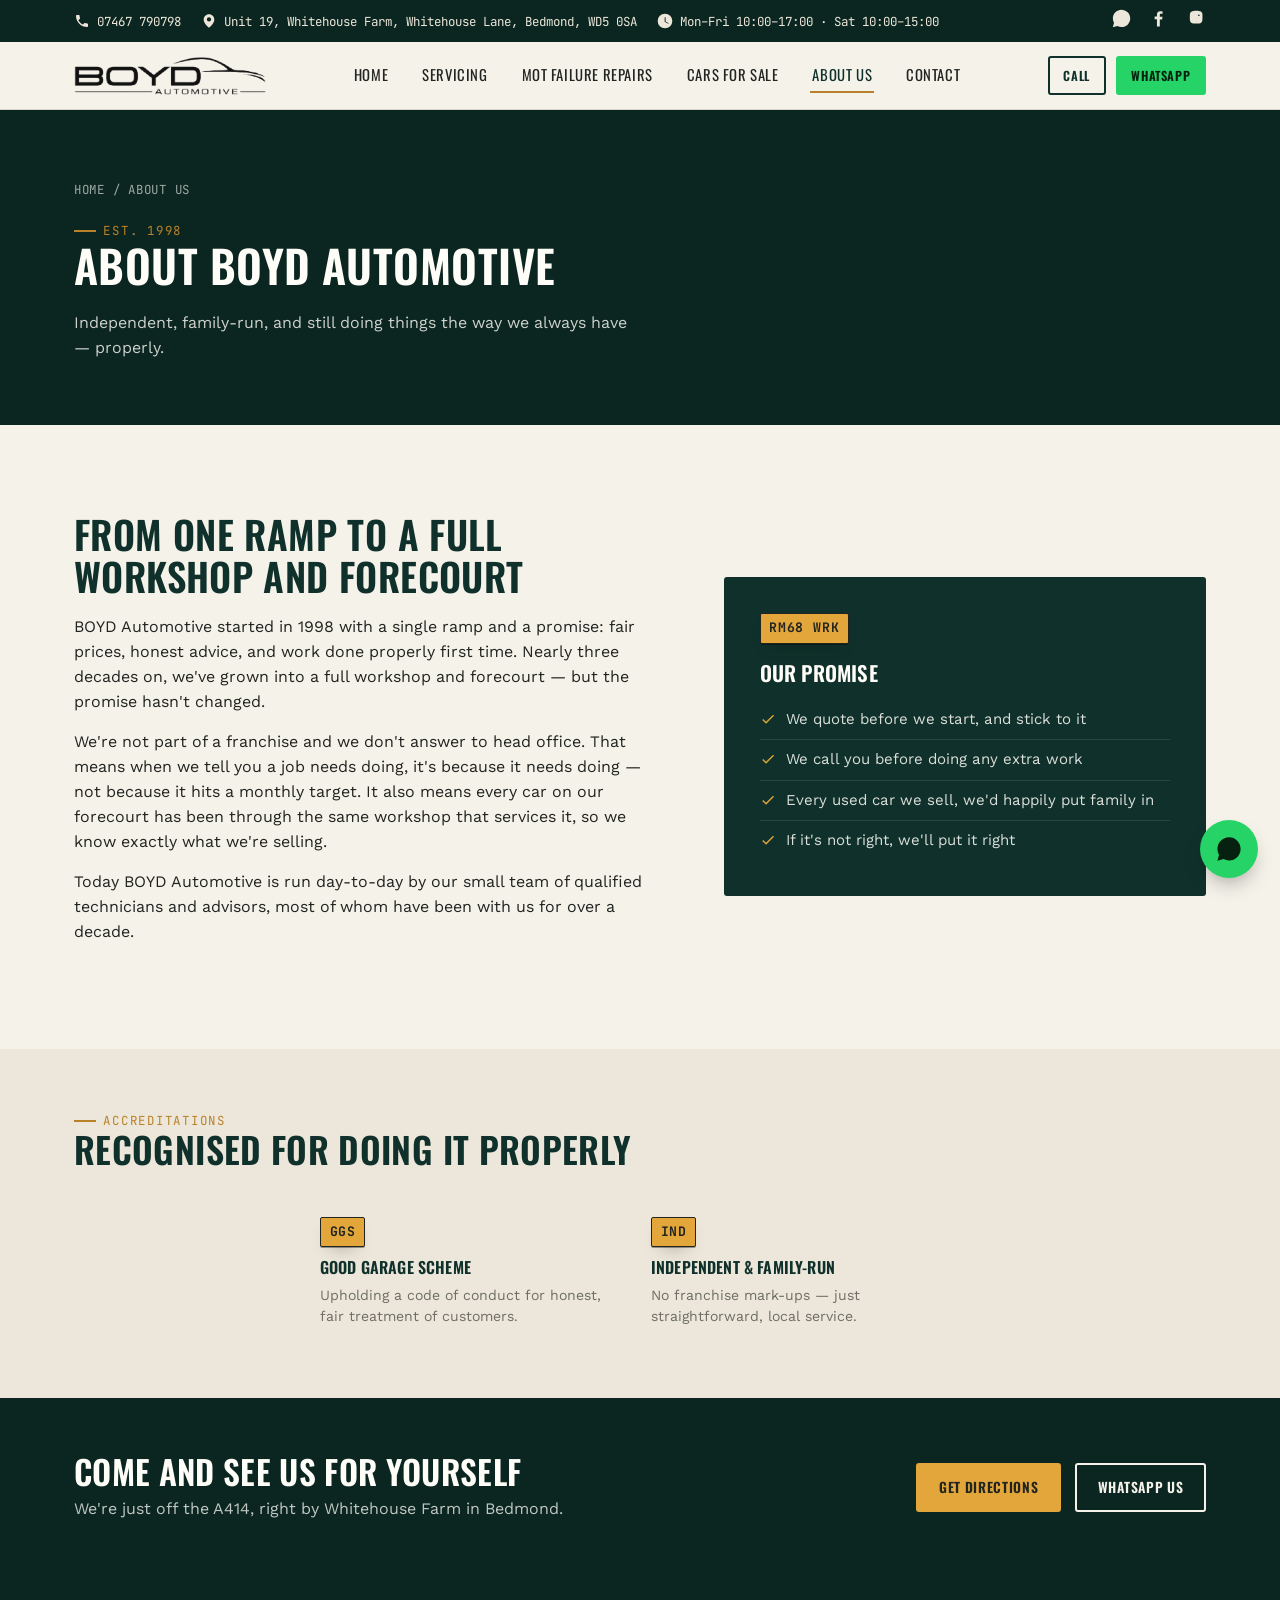
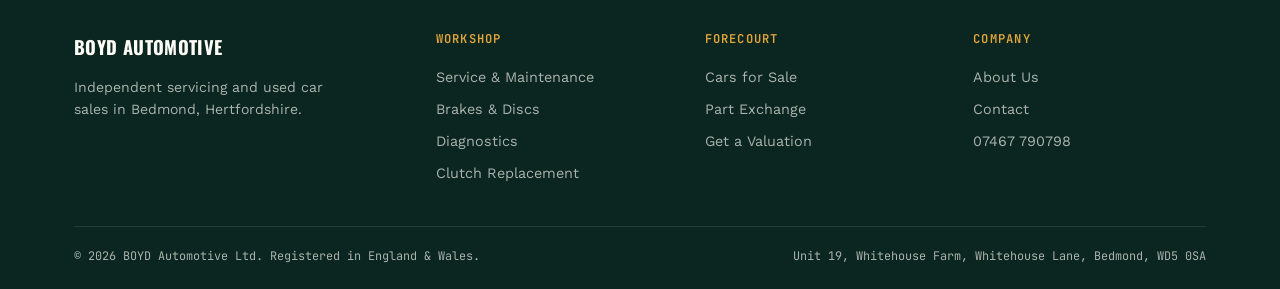
==== commit 185506ff: "v5.1 Mot fail page" ====
--- a/about.html
+++ b/about.html
@@ -1,16 +1,39 @@
 <!DOCTYPE html>
 <html lang="en">
 <head>
+<!-- Google Tag Manager -->
+<script>(function(w,d,s,l,i){w[l]=w[l]||[];w[l].push({'gtm.start':
+new Date().getTime(),event:'gtm.js'});var f=d.getElementsByTagName(s)[0],
+j=d.createElement(s),dl=l!='dataLayer'?'&l='+l:'';j.async=true;j.src=
+'https://www.googletagmanager.com/gtm.js?id='+i+dl;f.parentNode.insertBefore(j,f);
+})(window,document,'script','dataLayer','GTM-PGJSM4LG');</script>
+<!-- End Google Tag Manager -->
+
 <meta charset="UTF-8">
 <meta name="viewport" content="width=device-width, initial-scale=1.0">
 <meta name="color-scheme" content="light only">
 <title>About Us | BOYD Automotive</title>
 <meta name="description" content="BOYD Automotive is an independent, family-run garage in Bedmond, Hertfordshire.">
+<meta name="robots" content="index, follow">
+<link rel="canonical" href="https://boydautomotive.co.uk/about.html">
+<meta property="og:type" content="website">
+<meta property="og:url" content="https://boydautomotive.co.uk/about.html">
+<meta property="og:title" content="About Us | BOYD Automotive">
+<meta property="og:description" content="BOYD Automotive is an independent, family-run garage in Bedmond, Hertfordshire.">
+<meta property="og:image" content="https://boydautomotive.co.uk/boyd-logo.png">
 <link rel="preconnect" href="https://fonts.googleapis.com">
 <link href="https://fonts.googleapis.com/css2?family=Oswald:wght@500;600;700&family=Work+Sans:wght@400;500;600&family=JetBrains+Mono:wght@400;700&display=swap" rel="stylesheet">
-<link rel="stylesheet" href="style.css?v=7">
+<link rel="icon" href="favicon.ico" sizes="any">
+<link rel="icon" href="favicon.svg" type="image/svg+xml">
+<link rel="apple-touch-icon" href="apple-touch-icon.png">
+<link rel="stylesheet" href="style.css?v=9">
 </head>
 <body>
+<!-- Google Tag Manager (noscript) -->
+<noscript><iframe src="https://www.googletagmanager.com/ns.html?id=GTM-PGJSM4LG"
+height="0" width="0" style="display:none;visibility:hidden"></iframe></noscript>
+<!-- End Google Tag Manager (noscript) -->
+
 
 <div class="site-topfix">
 <div class="topbar">
@@ -38,6 +61,7 @@
     <ul class="nav-links">
       <li><a href="index.html">Home</a></li>
       <li><a href="services.html">Servicing</a></li>
+      <li><a href="mot-failure-repairs.html">MOT Failure Repairs</a></li>
       <li><a href="sales.html">Cars for Sale</a></li>
       <li><a href="about.html" aria-current="page">About Us</a></li>
       <li><a href="contact.html">Contact</a></li>
--- a/style.css
+++ b/style.css
@@ -801,6 +801,123 @@
 .market-card-solo p{ color: var(--graphite-60); }
 
 /* ============================================================
+   PROCESS STEPS (numbered "what happens next" sequence)
+   ============================================================ */
+.steps-grid{
+  display:grid;
+  grid-template-columns: repeat(4, 1fr);
+  gap: 26px;
+}
+.step-card{
+  background: var(--white);
+  border: 1px solid var(--graphite-30);
+  border-radius: var(--radius);
+  padding: 26px 24px;
+  position: relative;
+}
+.step-card .step-num{
+  display:inline-flex;
+  align-items:center;
+  justify-content:center;
+  width: 34px; height: 34px;
+  border-radius: 50%;
+  background: var(--green-900);
+  color: var(--amber);
+  font-family: var(--font-display);
+  font-weight: 700;
+  font-size: 1rem;
+  margin-bottom: 16px;
+}
+.step-card h3{ font-size: 1rem; color: var(--green-900); margin-bottom: .4em; }
+.step-card p{ color: var(--graphite-60); font-size: .92rem; margin: 0; }
+
+/* ============================================================
+   CALLOUT — emphasised standalone message block
+   ============================================================ */
+.callout{
+  background: var(--paper-dim);
+  border-left: 4px solid var(--amber-dark);
+  border-radius: var(--radius);
+  padding: 32px 36px;
+}
+.callout h2{ color: var(--green-900); font-size: 1.5rem; margin-bottom: .4em; }
+.callout p{ color: var(--graphite); margin: 0; max-width: 640px; }
+.callout p + p{ margin-top: .8em; }
+
+/* ============================================================
+   FAQ — simple accordion
+   ============================================================ */
+.faq-list{ max-width: 760px; margin-inline: auto; }
+.faq-item{
+  border-bottom: 1px solid var(--graphite-30);
+}
+.faq-item:first-child{ border-top: 1px solid var(--graphite-30); }
+.faq-item summary{
+  list-style: none;
+  cursor: pointer;
+  display:flex;
+  align-items:center;
+  justify-content: space-between;
+  gap: 20px;
+  padding: 20px 4px;
+  font-family: var(--font-display);
+  font-size: 1.02rem;
+  color: var(--green-900);
+  text-transform: none;
+  letter-spacing: normal;
+}
+.faq-item summary::-webkit-details-marker{ display:none; }
+.faq-item summary::after{
+  content: "+";
+  font-family: var(--font-mono);
+  font-size: 1.4rem;
+  color: var(--amber-dark);
+  flex: none;
+  transition: transform .2s var(--ease);
+}
+.faq-item[open] summary::after{ content: "–"; }
+.faq-item p{
+  color: var(--graphite-60);
+  padding: 0 4px 20px;
+  margin: 0;
+  max-width: 640px;
+}
+
+/* ============================================================
+   LIVE STOCK — car listings pulled from Google Sheets
+   ============================================================ */
+.car-grid{
+  display:grid;
+  grid-template-columns: repeat(3, 1fr);
+  gap: 26px;
+}
+.car-card{
+  background: var(--white);
+  border: 1px solid var(--graphite-30);
+  border-radius: var(--radius);
+  overflow:hidden;
+  transition: transform .18s var(--ease), box-shadow .18s var(--ease);
+}
+.car-card:hover{ transform: translateY(-4px); box-shadow: 0 16px 30px -18px rgba(11,38,32,.35); }
+.car-card-photo{
+  aspect-ratio: 4/3;
+  background: var(--paper-dim);
+  overflow:hidden;
+}
+.car-card-photo img{ width:100%; height:100%; object-fit:cover; display:block; }
+.car-card-body{ padding: 20px 22px 24px; }
+.car-card-body h3{ font-size: 1.05rem; color: var(--green-900); margin-bottom: .6em; }
+.car-listings-status{
+  text-align:center;
+  color: var(--graphite-60);
+  font-family: var(--font-mono);
+  font-size: .88rem;
+  padding: 50px 20px;
+  border: 1px dashed var(--graphite-30);
+  border-radius: var(--radius);
+}
+
+/* ============================================================
    WHATSAPP-ONLY CONTACT BLOCK
    ============================================================ */
 .wa-contact{
@@ -854,7 +971,7 @@
 @media (max-width: 980px){
   .intro, .find-us, .contact-grid{ grid-template-columns: 1fr; }
   .find-map iframe{ min-height: 280px; }
-  .grid-3{ grid-template-columns: repeat(2,1fr); }
+  .grid-3, .car-grid, .steps-grid{ grid-template-columns: repeat(2,1fr); }
   .value-list{ grid-template-columns: repeat(2,1fr); }
   .footer-grid{ grid-template-columns: 1fr 1fr; }
   .hero-grid{ grid-template-columns: 1fr; min-height: unset; }
@@ -895,7 +1012,7 @@
   .brand{ min-width:0; flex:1 1 auto; overflow:hidden; gap:0; }
   .brand-logo{ height:26px; max-width:100%; }
   .brand-sub{ display:none; }
-  .grid-3, .grid-2, .footer-grid, .value-list{ grid-template-columns: 1fr; }
+  .grid-3, .grid-2, .footer-grid, .value-list, .car-grid, .steps-grid{ grid-template-columns: 1fr; }
   .cta-band{ flex-direction:column; align-items:flex-start; }
   .form-row{ grid-template-columns: 1fr; }
   .topbar .container{ flex-direction:column; align-items:flex-start; gap:6px; }
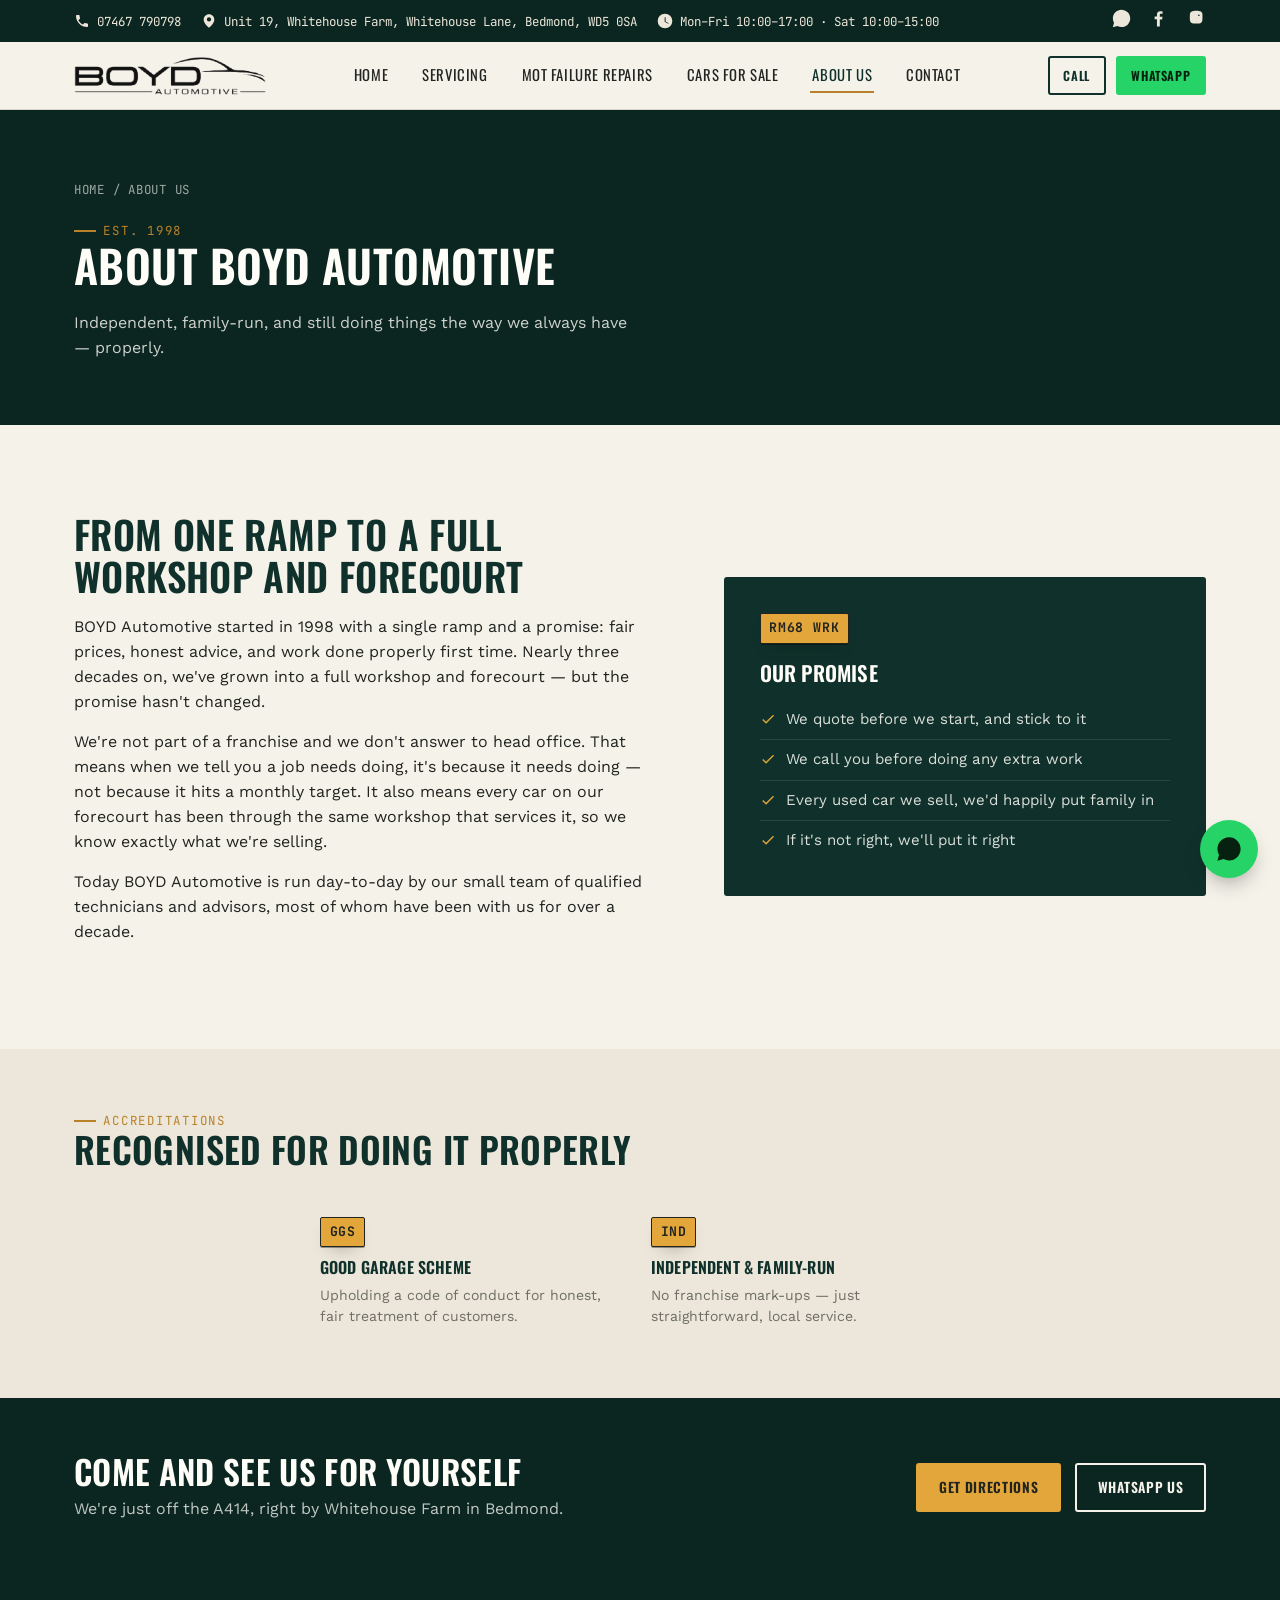
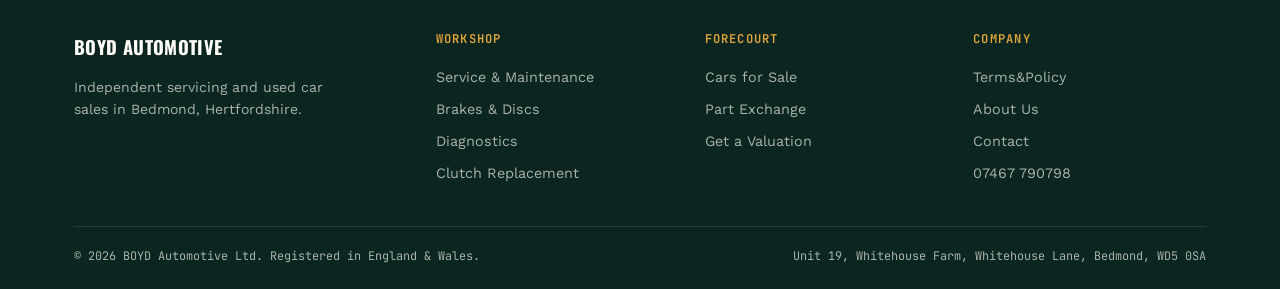
==== commit 553507fc: "v5.2" ====
--- a/about.html
+++ b/about.html
@@ -165,6 +165,7 @@
       <div class="footer-col">
         <h4>Company</h4>
         <ul>
+          <li><a href="privacy-policy.html">Terms&Policy </a></li>
           <li><a href="about.html">About Us</a></li>
           <li><a href="contact.html">Contact</a></li>
           <li><a href="tel:07467790798">07467 790798</a></li>
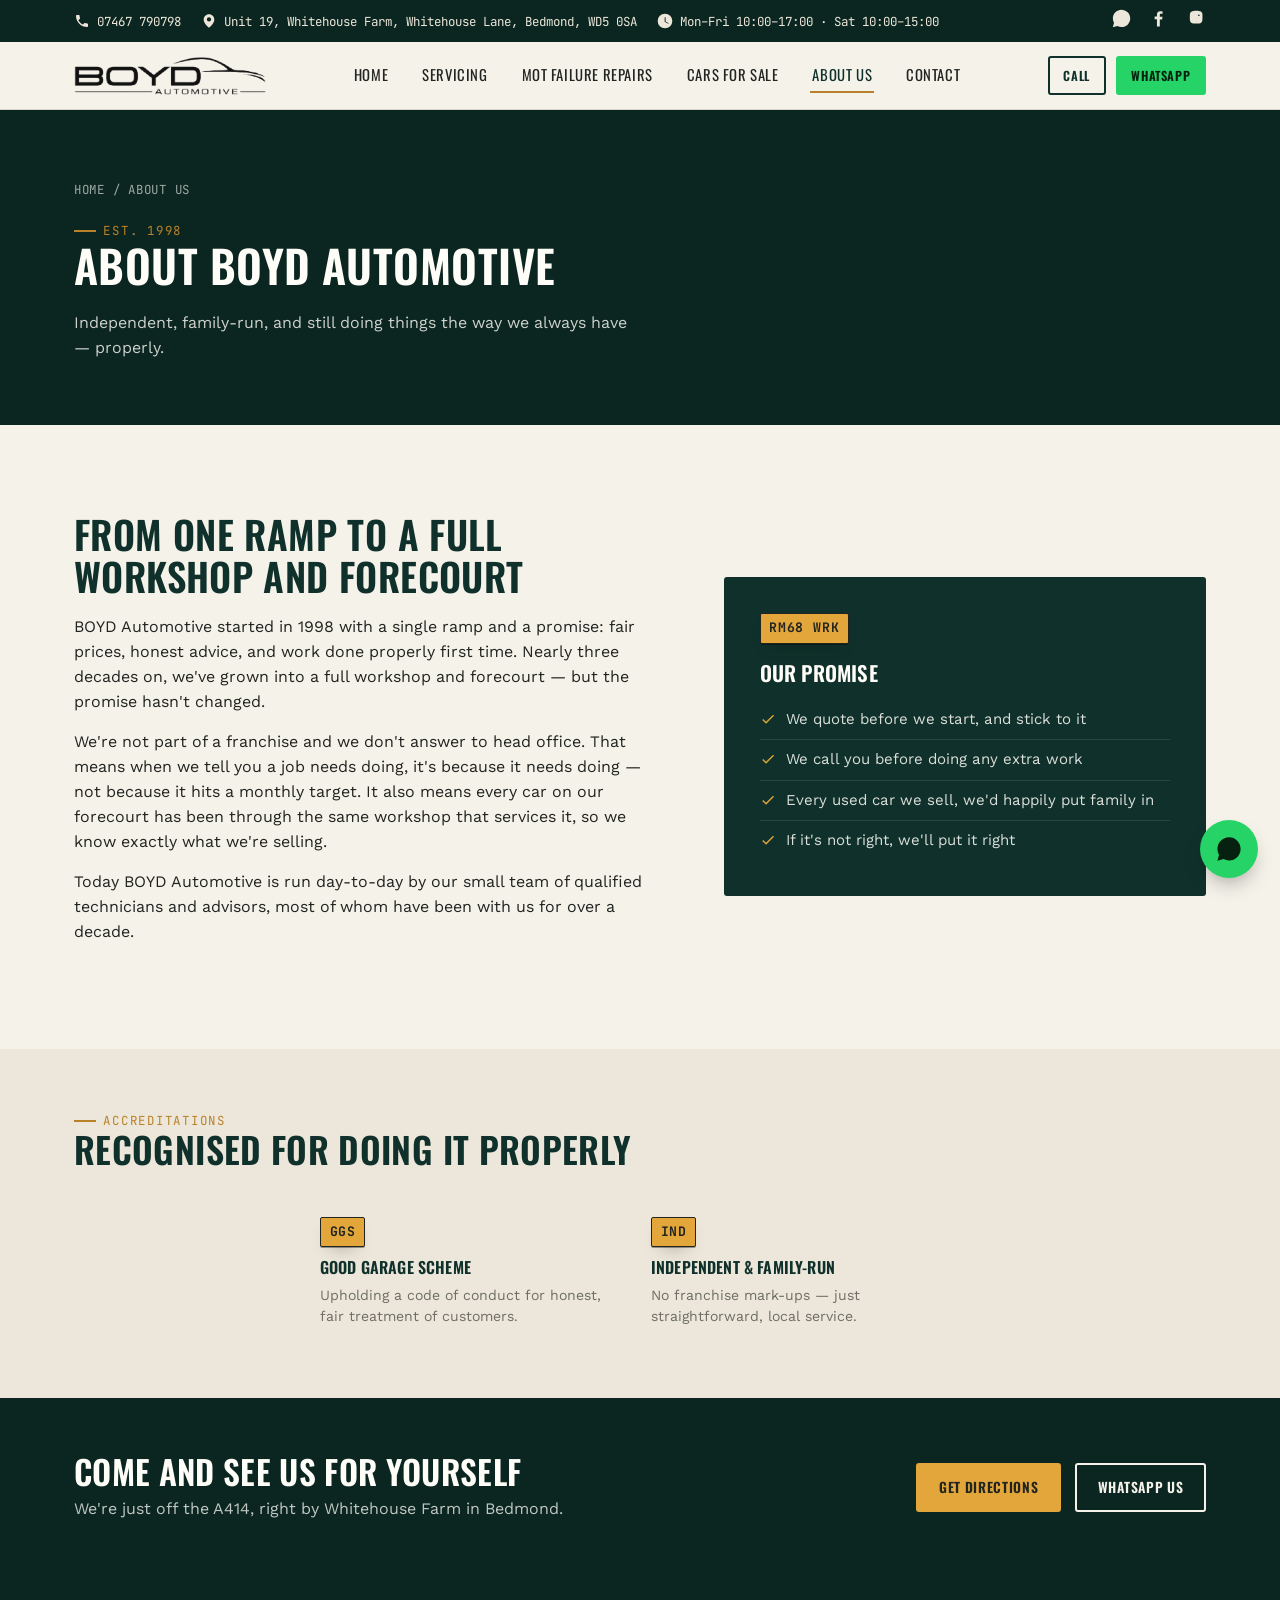
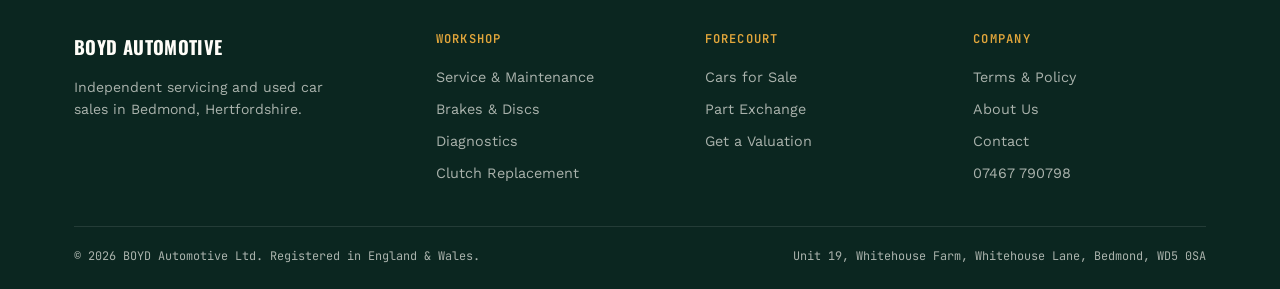
==== commit 23da7bfc: "v5.2.2" ====
--- a/about.html
+++ b/about.html
@@ -165,7 +165,7 @@
       <div class="footer-col">
         <h4>Company</h4>
         <ul>
-          <li><a href="privacy-policy.html">Terms&Policy </a></li>
+          <li><a href="privacy-policy.html">Terms & Policy </a></li>
           <li><a href="about.html">About Us</a></li>
           <li><a href="contact.html">Contact</a></li>
           <li><a href="tel:07467790798">07467 790798</a></li>
